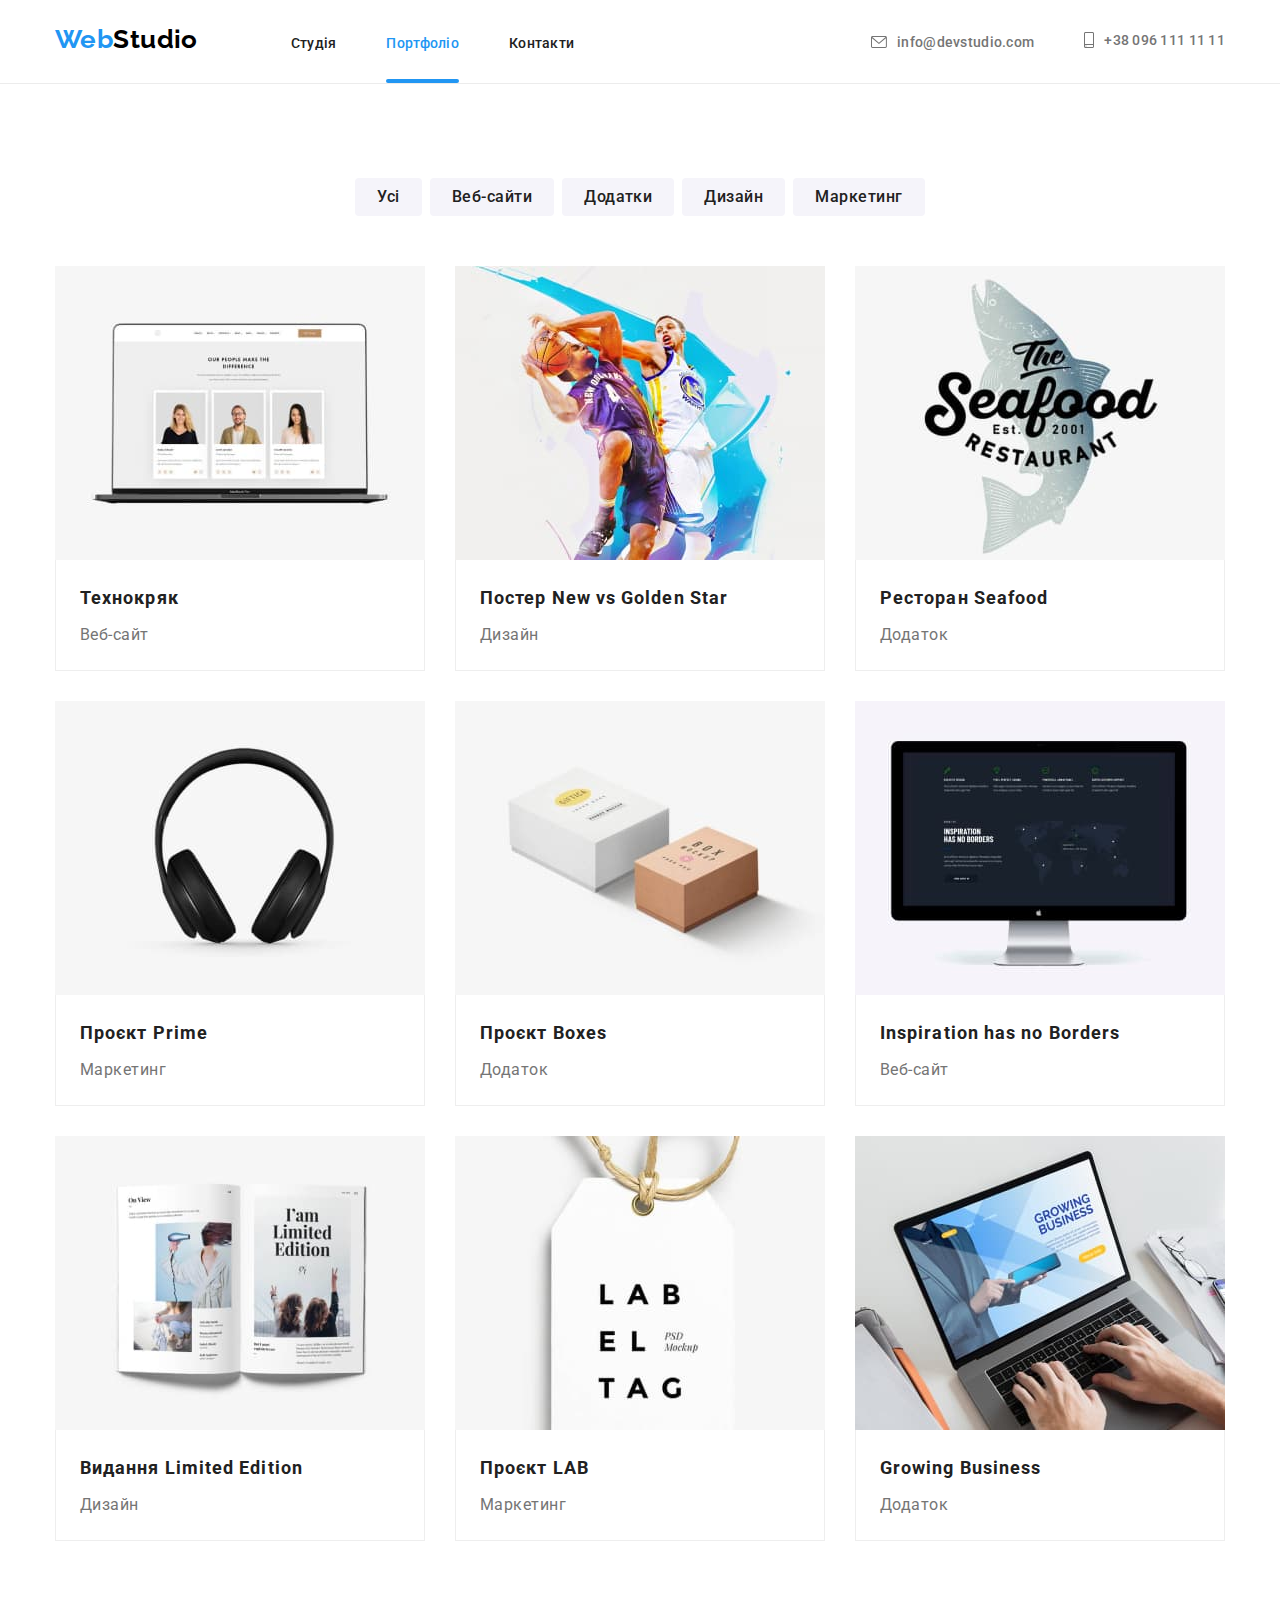
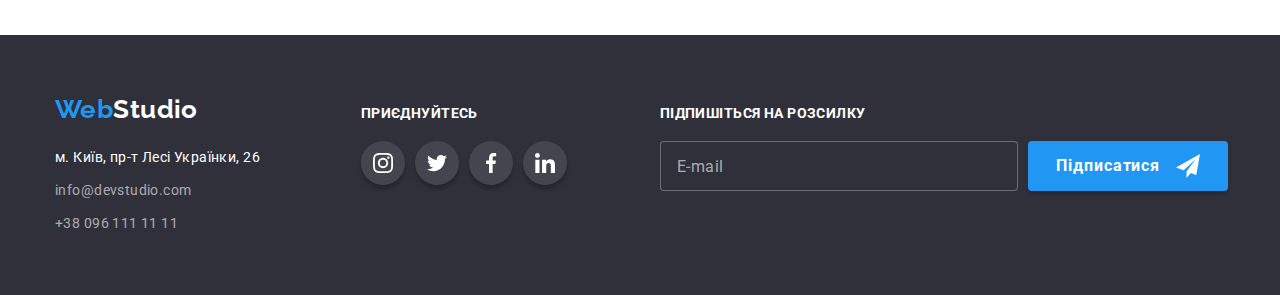
==== portfolio.html @ 06461dc3 "hw7start" ====
<!DOCTYPE html>
<html lang="uk">
  <head>
    <meta charset="UTF-8" />
    <meta http-equiv="X-UA-Compatible" content="IE=edge" />
    <meta name="viewport" content="width=device-width, initial-scale=1.0" />
    <title>Портфоліо</title>
    <link rel="preconnect" href="https://fonts.googleapis.com" />
    <link rel="preconnect" href="https://fonts.gstatic.com" crossorigin />
    <link
      href="https://fonts.googleapis.com/css2?family=Raleway:wght@700&family=Roboto:wght@400;500;700;900&display=swap"
      rel="stylesheet"
    />
    <link
      rel="stylesheet"
      href="https://cdn.jsdelivr.net/npm/modern-normalize@1.1.0/modern-normalize.min.css"
    />
    <link rel="stylesheet" href="./css/styles.css" />
  </head>
  <body>
    <header class="header-line">
      <div class="container heder-container">
        <nav class="heder-container">
          <a href="./index.html" class="logo header-logo"
            >Web<span class="logo-top">Studio</span></a
          >
          <ul class="site-nav heder-container">
            <li class="menu-item"><a href="./index.html" class="link">Студія</a></li>
            <li class="menu-item"><a href="./portfolio.html" class="link current">Портфоліо</a></li>
            <li class="menu-item"><a href="./index.html" class="link">Контакти</a></li>
          </ul>
        </nav>
        <ul class="header-contacts heder-container">
          <li>
            <div class="icon-contacts">
              <a href="mailto:info@devstudio.com" class="above"
                ><svg aria-label="конверт" class="above-icon" width="16" height="12">
                  <use href="./images/sprite.svg#icon-envelope"></use></svg>info@devstudio.com</a
              >
            </div>
          </li>
          <li>
            <div class="icon-contacts">
              <a href="tel:+380961111111" class="above"
                ><svg aria-label="іконка смартфона" class="above-icon" width="10" height="16">
                  <use href="./images/sprite.svg#icon-smartphone"></use></svg
                >+38 096 111 11 11</a
              >
            </div>
          </li>
        </ul>
      </div>
    </header>
    <main>
      <section class="portfolio section">
        <div class="container">
          <h1 class="visualy-hidden">Список сфер діяльності</h1>
          <ul class="list-quality buttom-container">
            <li><button type="button" class="button-portfolio">Усі</button></li>
            <li><button type="button" class="button-portfolio">Веб-сайти</button></li>
            <li><button type="button" class="button-portfolio">Додатки</button></li>
            <li><button type="button" class="button-portfolio">Дизайн</button></li>
            <li><button type="button" class="button-portfolio">Маркетинг</button></li>
          </ul>
          <h2 class="visualy-hidden">Сфери діяльності</h2>
          <ul class="projects-title">
            <li class="project-list">
              <a href="./index.html" class="border-card-link">
                <div class="border-card-link-overley">
                  <img src="./images/portfolio/tehnokryak.jpg" alt="Технокряк" width="370" />
                  <p class="overley">
                    Ресурс пропонує комплексні пропозиції з різним рівнем функціоналу та сервісів.
                    Все це дозволить відвідувачу отримати вичерпні відомості про компанію чи
                    приватну особу.
                  </p>
                </div>
                <div class="border-card">
                  <h3 class="title">Технокряк</h3>
                  <p class="list">Веб-сайт</p>
                </div>
              </a>
            </li>
            <li class="project-list">
              <a href="./index.html" class="border-card-link">
                <div class="border-card-link-overley">
                  <img
                    src="./images/portfolio/goldenstar.jpg"
                    alt="Постер New Orlean vs Golden Star"
                    width="370"
                  />
                  <p class="overley">
                    Ресурс пропонує комплексні пропозиції з різним рівнем функціоналу та сервісів.
                    Все це дозволить відвідувачу отримати вичерпні відомості про компанію чи
                    приватну особу.
                  </p>
                </div>
                <div class="border-card">
                  <h3 class="title">Постер New vs Golden Star</h3>
                  <p class="list">Дизайн</p>
                </div>
              </a>
            </li>
            <li class="project-list">
              <a href="./index.html" class="border-card-link">
                <div class="border-card-link-overley">
                  <img src="./images/portfolio/seafood.jpg" alt="Ресторан Seafood" width="370" />
                  <p class="overley">
                    Ресурс пропонує комплексні пропозиції з різним рівнем функціоналу та сервісів.
                    Все це дозволить відвідувачу отримати вичерпні відомості про компанію чи
                    приватну особу.
                  </p>
                </div>
                <div class="border-card">
                  <h3 class="title">Ресторан Seafood</h3>
                  <p class="list">Додаток</p>
                </div>
              </a>
            </li>
            <li class="project-list">
              <a href="./index.html" class="border-card-link">
                <div class="border-card-link-overley">
                  <img src="./images/portfolio/prime.jpg" alt="Проєкт Prime" width="370" />
                  <p class="overley">
                    Ресурс пропонує комплексні пропозиції з різним рівнем функціоналу та сервісів.
                    Все це дозволить відвідувачу отримати вичерпні відомості про компанію чи
                    приватну особу.
                  </p>
                </div>
                <div class="border-card">
                  <h3 class="title">Проєкт Prime</h3>
                  <p class="list">Маркетинг</p>
                </div>
              </a>
            </li>
            <li class="project-list">
              <a href="./index.html" class="border-card-link">
                <div class="border-card-link-overley">
                  <img src="./images/portfolio/boxes.jpg" alt="Проєкт Boxes" width="370" />
                  <p class="overley">
                    Ресурс пропонує комплексні пропозиції з різним рівнем функціоналу та сервісів.
                    Все це дозволить відвідувачу отримати вичерпні відомості про компанію чи
                    приватну особу.
                  </p>
                </div>
                <div class="border-card">
                  <h3 class="title">Проєкт Boxes</h3>
                  <p class="list">Додаток</p>
                </div>
              </a>
            </li>
            <li class="project-list">
              <a href="./index.html" class="border-card-link">
                <div class="border-card-link-overley">
                  <img
                    src="./images/portfolio/inspiration.jpg"
                    alt="Inspiration has no Borders"
                    width="370"
                  />
                  <p class="overley">
                    Ресурс пропонує комплексні пропозиції з різним рівнем функціоналу та сервісів.
                    Все це дозволить відвідувачу отримати вичерпні відомості про компанію чи
                    приватну особу.
                  </p>
                </div>
                <div class="border-card">
                  <h3 class="title">Inspiration has no Borders</h3>
                  <p class="list">Веб-сайт</p>
                </div>
              </a>
            </li>
            <li class="project-list">
              <a href="./index.html" class="border-card-link">
                <div class="border-card-link-overley">
                  <img
                    src="./images/portfolio/limitededition.jpg"
                    alt="Видання Limited Edition"
                    width="370"
                  />
                  <p class="overley">
                    Ресурс пропонує комплексні пропозиції з різним рівнем функціоналу та сервісів.
                    Все це дозволить відвідувачу отримати вичерпні відомості про компанію чи
                    приватну особу.
                  </p>
                </div>
                <div class="border-card">
                  <h3 class="title">Видання Limited Edition</h3>
                  <p class="list">Дизайн</p>
                </div>
              </a>
            </li>
            <li class="project-list">
              <a href="./index.html" class="border-card-link">
                <div class="border-card-link-overley">
                  <img src="./images/portfolio/lab.jpg" alt="Проєкт LAB" width="370" />
                  <p class="overley">
                    Ресурс пропонує комплексні пропозиції з різним рівнем функціоналу та сервісів.
                    Все це дозволить відвідувачу отримати вичерпні відомості про компанію чи
                    приватну особу.
                  </p>
                </div>
                <div class="border-card">
                  <h3 class="title">Проєкт LAB</h3>
                  <p class="list">Маркетинг</p>
                </div>
              </a>
            </li>
            <li class="project-list">
              <a href="./index.html" class="border-card-link">
                <div class="border-card-link-overley">
                  <img
                    src="./images/portfolio/growingbusiness.jpg"
                    alt="Growing Business"
                    width="370"
                  />
                  <p class="overley">
                    Ресурс пропонує комплексні пропозиції з різним рівнем функціоналу та сервісів.
                    Все це дозволить відвідувачу отримати вичерпні відомості про компанію чи
                    приватну особу.
                  </p>
                </div>
                <div class="border-card">
                  <h3 class="title">Growing Business</h3>
                  <p class="list">Додаток</p>
                </div>
              </a>
            </li>
          </ul>
        </div>
      </section>
    </main>
    <footer class="site-down">
      <div class="container footer-logo-adress">
        <div class="logo-adress">
          <a href="./index.html" class="logo logo-footer"
            >Web<span class="logo-down">Studio</span></a
          >
          <address class="address">
            <ul class="address-list">
              <li class="address-list-container">
                <a
                  href="https://goo.gl/maps/CPtrU1FHBa2aNyZL9"
                  target="_blank"
                  rel="noopener noreferrer nofollow"
                  class="link"
                >
                  м. Київ, пр-т Лесі Українки, 26</a
                >
              </li>
              <li class="address-list-container">
                <a href="mailto:info@devstudio.com" class="list">info@devstudio.com</a>
              </li>
              <li class="address-list-container">
                <a href="tel:+380961111111" class="list">+38 096 111 11 11</a>
              </li>
            </ul>
          </address>
        </div>
        <div class="footer-social">
          <h3 class="footer-container">приєднуйтесь</h3>
          <ul class="footer-social-list">
            <li class="footer-social-list-item">
              <a href="" class="footer-sotial-list-link">
                <svg aria-label="іконка інстаграму" class="footer-sotial-list-icon">
                  <use href="./images/sprite.svg#icon-instagram"></use>
                </svg>
              </a>
            </li>
            <li class="footer-social-list-item">
              <a href="" class="footer-sotial-list-link">
                <svg aria-label="іконка твітеру" class="footer-sotial-list-icon">
                  <use href="./images/sprite.svg#icon-twitter"></use>
                </svg>
              </a>
            </li>
            <li class="footer-social-list-item">
              <a href="" class="footer-sotial-list-link">
                <svg aria-label="іконка фейсбуку" class="footer-sotial-list-icon">
                  <use href="./images/sprite.svg#icon-facebook"></use>
                </svg>
              </a>
            </li>
            <li class="footer-social-list-item">
              <a href="" class="footer-sotial-list-link">
                <svg aria-label="іконка лікедину" class="footer-sotial-list-icon">
                  <use href="./images/sprite.svg#icon-linkedin"></use>
                </svg>
              </a>
            </li>
          </ul>
        </div>
        <div>
                <p class="mail-imput">Підпишіться на розсилку</p>
                <form class="mail-imput-form">
                  <input type="email" class="footer-mail-input-form" name="E_mail" placeholder="E-mail">
                <div class="footer-send-icon"><svg aria-label="іконка літачка" class="send-icon">
                  <use href="./images/sprite.svg#icon-send"></use>
                </svg><button type="submit" class="send-sumbit"><span class="modal-send-form">Підписатися</span>
                </button>
              </div>
            </form>
            </div>
      </div>
    </footer>
  </body>
</html>
---- css/styles.css ----
:root {
    --primary-text-color: #212121;
    --secondary-text-color: #757575;
    --accent-text-color: #2196F3;
    --accent-secondary-text-color: #FFFFFF;
    --primary-bcg-color: #2F303A;
    --secondary-bcg-color: #F5F4FA;
    --other-bcg-color: #EEEEEE;
    --text-logo-color: #000000;
    --hr-line-color: #ECECEC;
    --contacts-footer-color: rgba(255, 255, 255, 0.6);
    --social-lincs-color: #AFB1B8;
    --hover-focus-transition: 250ms cubic-bezier(0.4, 0, 0.2, 1);
}

*{
    box-sizing: border-box;
}

h1,
h2,
h3,
h4,
p {
    margin-top: 0;
    margin-bottom: 0;
}

ul,
ol {
    margin-top: 0;
    margin-bottom: 0;
    padding-left: 0;
}

img {
    display: block;
}

body {
    background-color: var(--accent-secondary-text-color);
    color: var(--secondary-text-color);
    font-family: Roboto, sans-serif;
    letter-spacing: 0.03em;
    font-size: 14px;

}

.visualy-hidden {
    position: absolute;
    width: 1px;
    height: 1px;
    margin: -1px;
    border: 0;
    padding: 0;

    white-space: nowrap;
    clip-path: inset(100%);
    clip: rect(0 0 0 0);
    overflow: hidden;
}


.button {
    font-family: Roboto, sans-serif;
    font-weight: 700;
    font-size: 16px;
    line-height: 1.87;
    letter-spacing: 0.06em;
    padding: 10px 32px;
    background-color: var(--accent-text-color);
    color: var(--accent-secondary-text-color);
    cursor: pointer;
    min-width: 216px;
    box-shadow: 0px 4px 4px rgba(0, 0, 0, 0.15);
    border-radius: 4px;
    border: none;
    margin: auto;
    
    
}
.container {
    width: 1200px;
    margin-left: auto;
    margin-right: auto;
    padding-right: 15px;
    padding-left: 15px;
}
.section {
    padding-top: 94px;
    padding-bottom: 94px;
}

/* Логотип  */

.logo {
    color: var(--accent-text-color);
    font-family: Raleway, sans-serif;
    font-weight: 700;
    font-size: 26px;
    text-decoration: none;
    margin-right: 93px;
   
}

.logo-top {
    color: var(--text-logo-color);
}

.logo-down {
    color: var(--accent-secondary-text-color);
}
.header-logo{
    padding: 25px 0;
}
/* < !-- Навигация по сайту  --> */

.site-nav .link {

    color: var(--primary-text-color);
    font-weight: 500;
    letter-spacing: 0.02em;
    text-decoration: none;
    cursor: pointer;
    transition: color var(--hover-focus-transition);
    
}
.current::after{
    content: "";
    display: block;
    width: 100%;
    height: 4px;
    margin-top: 28px;
    background-color: var(--accent-text-color);
    border-radius: 2px;
}
.site-nav{
column-gap: 50px;
}

.site-nav .link:hover,
.site-nav .link:focus {
    color: var(--accent-text-color);
}

/* Контакты */
.heder-container{
display: flex;
align-items: baseline
}
.header-contacts,
.site-nav {
    list-style: none;
}
.header-contacts{
    margin-left: auto;
    column-gap: 50px;
}

.site-nav .link:hover,
.site-nav .link:focus {
    color: var(--accent-text-color);
}

.site-nav .link.current {
    color: var(--accent-text-color);
}
.icon-contacts{
    display: flex;
    align-items:center;
}


.above {
    display: flex;
    align-items: center;
    font-weight: 500;
    letter-spacing: 0.02em;
    text-decoration: none;
    color: var(--secondary-text-color);
    transition: color var(--hover-focus-transition);
    }
.above-icon {
margin-right: 10px;
fill: currentColor;
}

.icon-contacts:hover  .above,
.icon-contacts:focus  .above{
    color: var(--accent-text-color);
}


/* Фон*/

.hero {
    background-color: var(--primary-bcg-color);
    max-width: 1600px;
    height: 600px;
    padding: 200px 0;
    text-align: center;
    background-image: linear-gradient(rgba(47, 48, 58, 0.4),rgba(47, 48, 58, 0.4)), url("../images/img/imghero.jpg");
    background-size: cover;
    margin: 0 auto;
    background-repeat: no-repeat;
    }



.hero-title {
    font-weight: 900;
    font-size: 44px;
    line-height: 1.36;
    width: 696px;
    text-align: center;
    letter-spacing: 0.06em;
    text-transform: uppercase;
    color: var(--accent-secondary-text-color);
    align-items: center;
    margin: auto;
    margin-bottom: 30px;
    
}

/* Пункты*/
/* Наш подход */
.list-quality-container{
    display: flex;
   column-gap: 30px;

}

.list-photo,
.list-quality {
    list-style: none;
}

.quality-title {
    font-weight: 700;
    font-size: 36px;
    text-align: center;
    color: var(--primary-text-color);
}
.icon-border{
    display: flex;
    justify-content: center;
    align-items: center;
    width: 270px;
    height: 120px;
    background-color: var(--secondary-bcg-color);
    border-radius: 4px;
    margin-bottom: 30px;
}

.icon-quality {
        width: 70px;
        height: 70px;
}
.text-quality {
    font-weight: 400;
    font-size: 14px;
    line-height: 24px;
    letter-spacing: 0.03em;
    margin-top: 10px;
    color: var(--secondary-text-color);
}

.list-title {
    font-size: 14px;
    font-weight: 700;
    line-height: 16px;
    letter-spacing: 0.03em;
    color: var(--primary-text-color);
    text-transform: uppercase;
}

.list-quality .text-quality {
    line-height: 1.72;
    color: var(--secondary-text-color);
}

/* Чем занимаемся */

.work-title {
    font-weight: 700;
    font-size: 36px;
    line-height: 1.16;
    text-align: center;
    color: var(--primary-text-color);
    margin-bottom: 50px;
}

.work-title .list {
    list-style: none;
}
.list-photo-container{
    display: flex;
    column-gap: 30px;
}
.list-photo-overley{
  position: relative;
   
}
.discribe-photo {
    position: absolute;
    bottom: 0;
    font-weight: 700;
    line-height: 16px;
    text-transform: uppercase;
    color: var(--accent-secondary-text-color);
    width: 100%;
    height: 70px;
    background: rgba(47, 48, 58, 0.8);
    display: flex;
    justify-content: center;
    align-items: center;

}
.work{
    padding-top: 0;
}

/* Наша команда*/

.list-name {
    list-style: none;
}

.employees {
    background-color: #F5F4FA;
}

.employees-title {
    font-weight: 700;
    font-size: 36px;
    line-height: 1.16;
    text-align: center;
    color: var(--primary-text-color);
    margin-bottom: 50px;

}

.list-name .title-name {
    font-weight: 500;
    font-size: 16px;
    color: var(--primary-text-color);
}
.list-name-container{
    display: flex;
    column-gap: 30px;
    text-align: center;
}
    
.title-name {   
    background-color: var(--accent-secondary-text-color);
    box-shadow: 0px 1px 3px rgba(0, 0, 0, 0.12), 0px 1px 1px rgba(0, 0, 0, 0.14), 0px 2px 1px rgba(0, 0, 0, 0.2);
    border-radius: 0px 0px 4px 4px;
}
.team{
    padding:30px 0;
}
.name-container{
    font-weight: 500;
    font-size: 16px;
    line-height: 19px;
    
}
.text{

    margin-top: 10px;
    margin-bottom: 16px;
}

.list-name .text {
    font-weight: 400;
    font-size: 16px;
    color: var(--secondary-text-color);
}
.social-list {
    display: flex;
    list-style: none;
    justify-content: center;
    column-gap: 10px;
}
.sotial-list-link {
    display: flex;
    align-items: center;
    justify-content: center;
    width: 44px;
    height: 44px;
    border-radius: 50%;
    color: var(--social-lincs-color);
    transition: color var(--hover-focus-transition), background-color var(--hover-focus-transition);
    
}
.sotial-list-link:hover,
.sotial-list-link:focus{
    background-color: var(--accent-text-color);
    color: var(--accent-secondary-text-color);
}
.sotial-list-icon{
    width: 20px;
    height: 20px;
    fill: currentColor;
}

/* Постійні клієнти*/

.customer-title {
    font-weight: 700;
    font-size: 36px;
    line-height: 42px;
    text-align: center;
    letter-spacing: 0.03em;
   color: var(--primary-text-color);
   margin-bottom: 50px;
}
.customer-list{
    display: flex;
    gap: 30px;
    list-style: none;
  }
  .customer-link {
      display: flex;
      align-items: center;
      justify-content: center;
      width: 170px;
      height: 92px;
      border: 1px solid #AFB1B8;
      border-radius: 4px;
      color: var(--social-lincs-color);
      transition: color var(--hover-focus-transition), border-color var(--hover-focus-transition);
      
     
  }
  .customer-link:hover,
  .customer-link:focus {
      border-color: var(--accent-text-color);
      color: var(--accent-text-color);
  }
.customer-icon {
    width: 106px;
    height: 60px;
    fill: currentColor;   
    transition: fill var(--hover-focus-transition); 
}

.customer-link:hover .customer-icon,
.customer-link:focus .customer-icon{
    fill: var(--accent-text-color);
    cursor: pointer;
}


/* Футер*/

.site-down {
    display: flex;
    align-items: baseline;
    background-color: var(--primary-bcg-color);
    padding: 60px 0;
      
}
.footer-logo-adress{
    display: flex;
    align-items: baseline;
}
.address {
    font-style: normal;
    margin-top: 20px;
}
.logo-adress {
margin-right: 70px;
}
.address .address-list {
    list-style: none;
}
.address-list-container:not(:last-child){
    margin-bottom: 9px;
}

.address-list .link {
    color: var(--accent-secondary-text-color);
    line-height: 1.72;
    text-decoration: none;
    transition: color var(--hover-focus-transition);
    
}

.address-list .list {
    line-height: 1.72;
    font-size: 14px;
    color: rgba(255, 255, 255, 0.6);
    text-decoration: none;
    transition: color var(--hover-focus-transition);
}

.address-list .link:hover,
.address-list .link:focus {
    color: var(--accent-text-color);
}

.address-list .list:hover,
.address-list .list:focus {
    color: var(--accent-text-color);
}
.footer-social{
    margin-right: 93px;
}
.footer-container{
    font-weight: 700;
        font-size: 14px;
        line-height: 16px;
        letter-spacing: 0.03em;
        text-transform: uppercase;
        color: #FFFFFF;
        margin-bottom: 20px;
   
}

.footer-social-list {
    display: flex;
    list-style: none;
    justify-content: center;
    column-gap: 10px;
}

.footer-sotial-list-link {
    display: flex;
    align-items: center;
    justify-content: center;
    width: 44px;
    height: 44px;
    border-radius: 50%;
    background-color:  rgba(255, 255, 255, 0.1);
    box-shadow: 0px 4px 4px rgba(0, 0, 0, 0.25);
    transition: background-color var(--hover-focus-transition);
}

.footer-sotial-list-link:hover,
.footer-sotial-list-link:focus {
    background-color: var(--accent-text-color);
}

.footer-sotial-list-icon {
    width: 20px;
    height: 20px;
    fill: var(--accent-secondary-text-color);
}

.footer-sotial-list-link:hover .footer-sotial-list-icon,
.footer-sotial-list-link:focus .footer-sotial-list-icon {
    fill: var(--accent-secondary-text-color);
    
}
.mail-imput {
    color: var(--accent-secondary-text-color);
    font-weight: 700;
    font-size: 14px;
    line-height: 16px;
    letter-spacing: 0.03em;
    text-transform: uppercase;
   margin-bottom: 20px;
}
.mail-imput-form{
    display: flex;    
}
.footer-mail-input-form{
    width: 358px;
    height: 50px;
    border: 1px solid rgba(255, 255, 255, 0.3);
    border-radius: 4px;
    padding: 16px;
    font-weight: 400;
    font-size: 16px;
    line-height: 20px;
    letter-spacing: 0.03em;
    color: rgba(255, 255, 255, 0.6);
    background-color: var(--primary-bcg-color);
   
}
.send-sumbit {
    display: flex;
    align-items: center;
    width: 200px;
    height: 50px;
    background-color: var(--accent-text-color);
    border-radius: 4px;
    padding-left: 28px;
    box-shadow: 0px 4px 4px rgba(0, 0, 0, 0.15);
    border: none;
    cursor: pointer;
}

.footer-send-icon {
   position: relative;
    margin-left: 10px;
}

.modal-send-form {
    font-weight: 700;
    font-size: 16px;
    line-height: 30px;
    color: var(--accent-secondary-text-color);
    letter-spacing: 0.06em;
}

.send-icon {
  position: absolute;
   top: 50%;
   transform: translateY(-50%);
   left: 148px;
    width: 24px;
    height: 24px;
}
.footer-mail-input-form::placeholder{
    font-weight: 400;
    font-size: 16px;
    line-height: 20px;
    letter-spacing: 0.03em;
    color: rgba(255, 255, 255, 0.6);

}
/* Портфолио */
    
    .header-line {
       border-bottom: 1px solid var(--hr-line-color);
    }
        
    .portfolio {
        list-style: none;
    }

    .button-portfolio {
        font-family: 'Roboto';
        font-style: normal;
        font-weight: 500;
        font-size: 16px;
        line-height: 1.62;
        letter-spacing: 0.03em;
        color: var(--primary-text-color);
        background-color: var(--secondary-bcg-color);
        border-radius: 4px;
        padding: 6px 22px;
        border: none;
        cursor: pointer;
        transition: background-color var(--hover-focus-transition), color var(--hover-focus-transition), box-shadow var(--hover-focus-transition);
    }

    .buttom-container {
        display: flex;
        column-gap: 8px;
        justify-content: center;
        margin-bottom: 50px;
    }

    .button-portfolio:hover,
    .button-portfolio:focus {
        background-color: var(--accent-text-color);
        color: var(--accent-secondary-text-color);
        box-shadow: 0px 3px 1px rgba(0, 0, 0, 0.1), 0px 1px 2px rgba(0, 0, 0, 0.08), 0px 2px 2px rgba(0, 0, 0, 0.12);
    }

    .projects {
        font-weight: 700;
        font-size: 36px;
        text-align: center;
        color: var(--primary-text-color);
    }
    .border-card-link:hover,
    .border-card-link:focus {
        box-shadow: 0px 1px 1px rgba(0, 0, 0, 0.12), 0px 4px 4px rgba(0, 0, 0, 0.06), 1px 4px 6px rgba(0, 0, 0, 0.16);
    }
    .border-card-link {
        display: block;
        text-decoration: none;
        transition: box-shadow var(--hover-focus-transition);
    }

    .border-card {
        padding-top: 20px;
        padding-left: 24px;
        padding-bottom: 20px;
        padding-right: 24px;
        border: 1px solid #EEEEEE;
        border-top: none;
    }

    .title {
        font-weight: 700;
        font-size: 18px;
        line-height: 2;
        letter-spacing: 0.06em;
        color: var(--primary-text-color);
        margin-bottom: 4px;
    }

    .list {
        font-size: 16px;
        line-height: 30px;
        letter-spacing: 0.03em;
        color: #757575;
    }

    .projects-title {
        list-style: none;
        display: flex;
        flex-wrap: wrap;
        gap: 30px;
        justify-content: center;
    }
    .border-card-link-overley{
        position: relative;
        overflow: hidden;
    }
    .overley{
        position: absolute;
        top: 0;
        left: 0;
        background-color:rgba(33, 150, 243, 0.9);
        width:100%;
        height: 100%;
        font-weight: 400;
        font-size: 18px;
        line-height: 28px;
        letter-spacing: 0.03em;
        padding:  63px 24px;
        color: #FFFFFF;
        overflow: auto ;
        transform: translateY(100%);
        transition: transform 250ms cubic-bezier(0.4, 0, 0.2, 1) ;
    }
    
    .border-card-link:hover .overley,
    .border-card-link:focus .overley{
        transform: translateY(0);
         }
         /*модальне вікно*/
    .backdrop {
        position: fixed;
        top: 0;
        left: 0;
        width: 100%;
        height: 100%;
        background-color:  rgba(0, 0, 0, 0.2);
        z-index: 100;
        transition: opacity var(--hover-focus-transition),visibility var(--hover-focus-transition);
    }
    .backdrop.is-hidden {
        visibility: hidden;
        opacity: 0;
        pointer-events: none;
         }
    .modal {
        position: absolute;
        width: 528px;
        height: 581px;
        padding: 40px;
        background-color: #fff;
        box-shadow: 0px 1px 3px rgba(0, 0, 0, 0.12), 0px 1px 1px rgba(0, 0, 0, 0.14), 0px 2px 1px rgba(0, 0, 0, 0.2);
        border-radius: 4px;
        top: 50%;
        left: 50%;
        transform: translate(-50%,-50%);
}
.modal-close-button {
        position: absolute;
        top: 8px;
        right: 8px;
        display: flex;
        align-items: center;
        justify-content: center;
        width: 30px;
        height: 30px;
        background-color:transparent;
        border: 1px solid rgba(0, 0, 0, 0.1);
        border-radius: 50%;
        padding: 0;
        cursor: pointer;
        transition: fill var(--hover-focus-transition)
}
.modal-close-button:hover{
    fill: var(--accent-text-color);
    
}

/*модальна форма*/

.modal-form-title{
    font-weight: 700;
    font-size: 20px;
    line-height: 23px;
    text-align: center;
    letter-spacing: 0.03em;
    color: var(--primary-text-color);
    margin-bottom: 12px;
}
.modal-form{
    display: flex;
    flex-direction: column;
}
.modal-form-field{
   margin-bottom: 10px;
}
.modal-form-imput{
    width: 100%;
    height: 40px;
    border: 1px solid rgba(33, 33, 33, 0.2);
    border-radius: 4px;
    padding-left: 42px;
    transition: border-color var(--hover-focus-transition);
}
.modal-form-imput:focus{
    border-color: var(--accent-text-color);
    outline: none;
    cursor: pointer;
}
.modal-form-field-lact{
    margin-bottom: 20px;
}
.modal-form-field-desc{
    display: block;
    font-weight: 400;
    font-size: 12px;
    line-height: 14px;
    letter-spacing: 0.01em;
    color: var(--secondary-text-color);
    margin-bottom: 4px;
}
.modal-icon{
    position:relative;
    display: block;
}
.modal-icon-black{
    position: absolute;
    top: 50%;
    left: 12px;
    transform: translateY(-50%);
    width: 18px;
    height: 18px;
    transition: fill var(--hover-focus-transition);
}
.modal-form-imput:focus+.modal-icon-black {
fill: var(--accent-text-color);
}
.modal-form-message {
    width: 100%;
    height:120px;
    border: 1px solid rgba(33, 33, 33, 0.2);
    border-radius: 4px;
    padding: 12px 16px;
    resize: none;
    transition: border-color var(--hover-focus-transition);
}
.modal-form-message:focus
{
    outline: none;
    border-color: var(--accent-text-color);
}
.modal-form-message::placeholder {
    font-weight: 400;
    font-size: 12px;
    line-height: 14px;
    letter-spacing: 0.01em;
    color: rgba(117, 117, 117, 0.5);
}
.modal-form-check{
    appearance: none;
    position: absolute;
    
}
.modal-form-check-field {
    display: flex;
    align-items: center;
    justify-content: center;
    margin-bottom: 30px;
}

.modal-form-own-checkbox {
    width: 16px;
    height: 15px;
    cursor: pointer;
    border: 1px solid var(--primary-text-color);
    border-radius: 4px;
    margin-right: 8.5px;
}
    .modal-form-own-checkbox-icon {
       display: none;
}
    .modal-form-check:checked+.modal-form-own-checkbox{
        background-color: var(--accent-text-color);
        border:none;
    }
    .modal-form-check:checked+.modal-form-own-checkbox .modal-form-own-checkbox-icon {
        display: block;
    }
    .agriment {
        color: var(--accent-text-color);
        cursor: pointer;
        text-decoration: underline;
        
    
        }
    .modal-form-sumbit {
        width: 200px;
        background-color: var(--accent-text-color);
        box-shadow: 0px 4px 4px rgba(0, 0, 0, 0.15);
        border-radius: 4px;
        border: none;
        align-self: center;
        font-weight: 700;
        font-size: 16px;
        line-height: 30px;
        letter-spacing: 0.06em;
        color: var(--accent-secondary-text-color);
        cursor: pointer;
        padding: 10px 52px;
    }
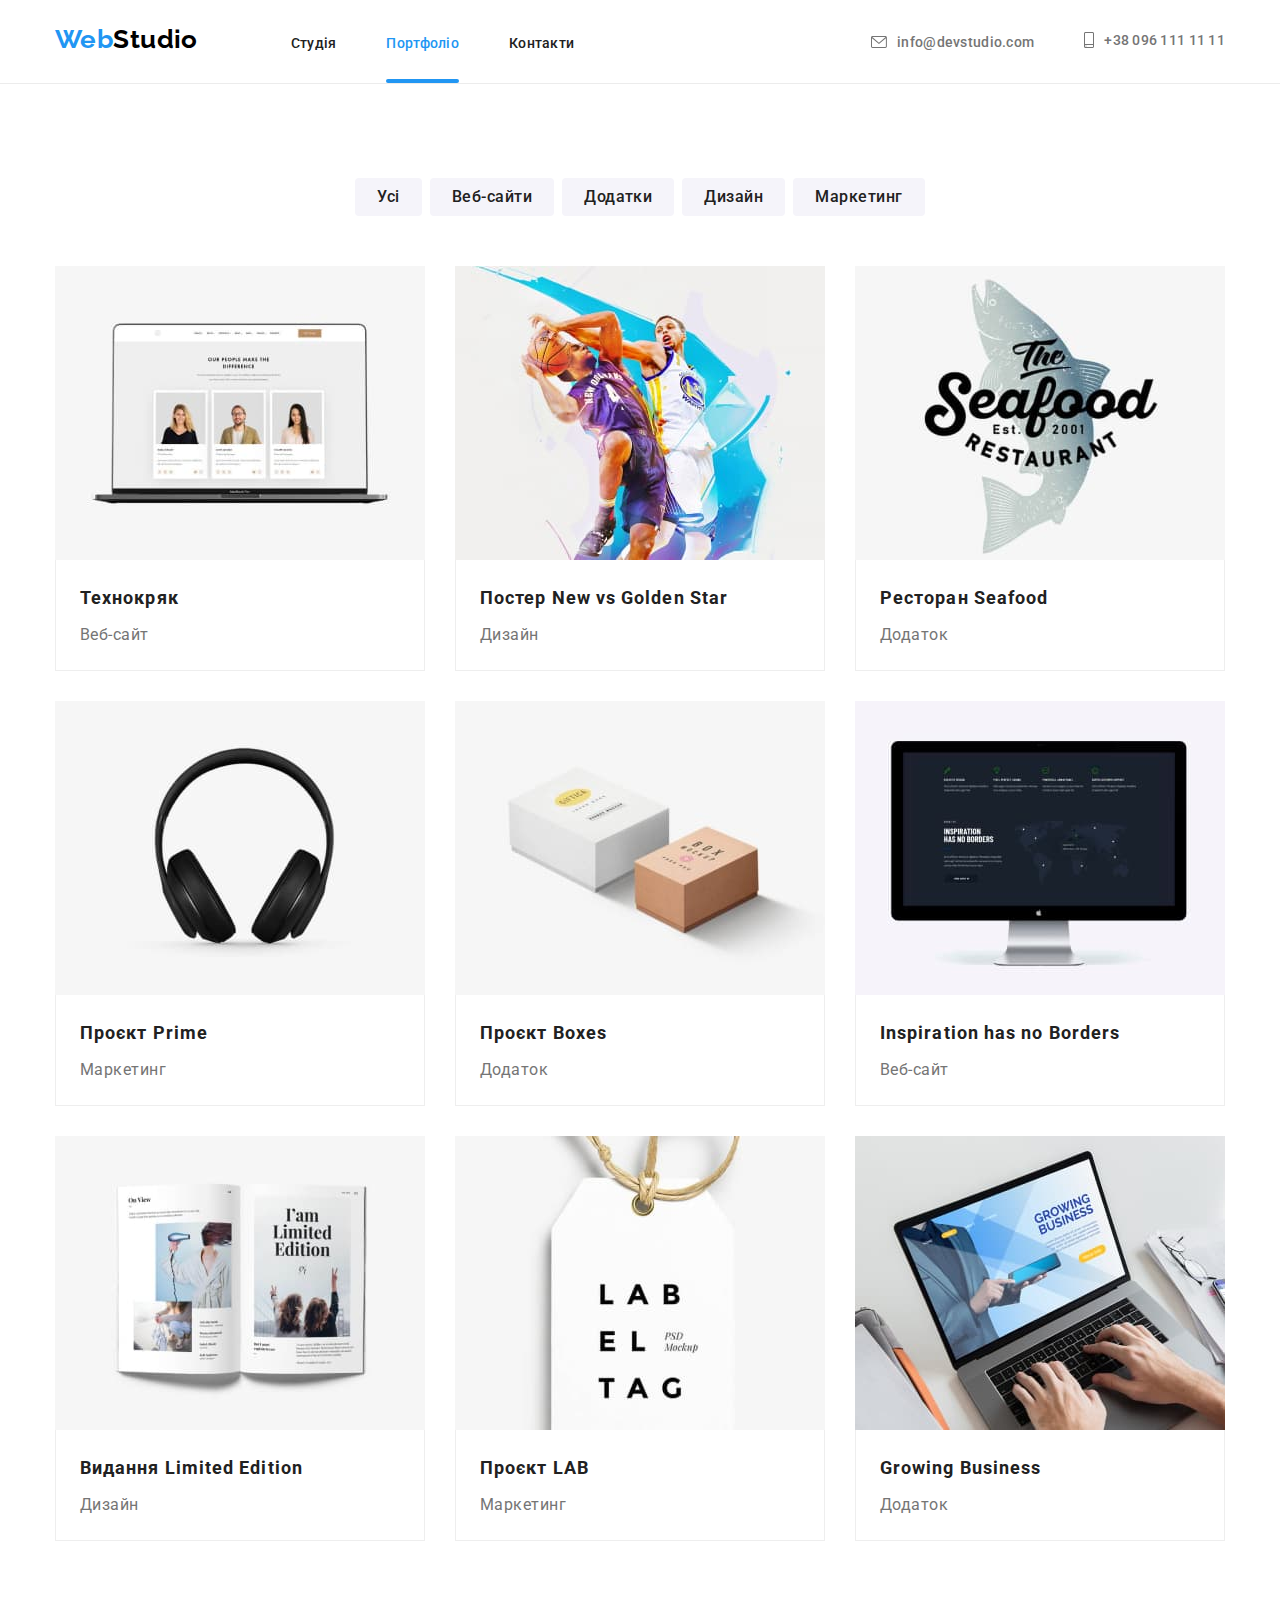
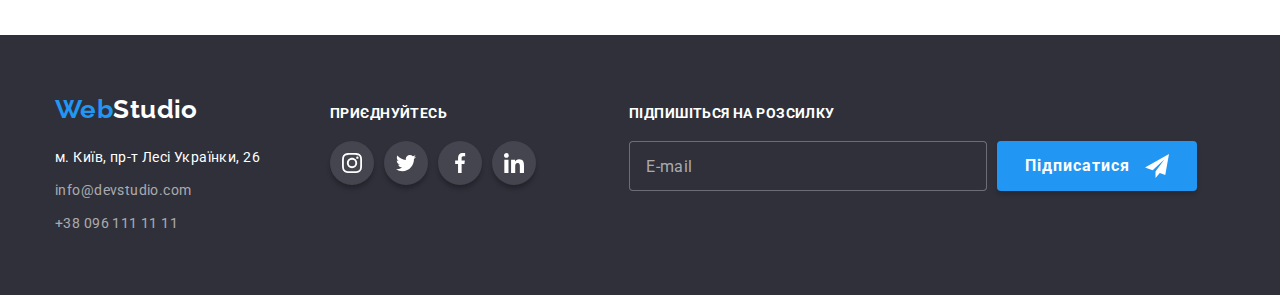
==== commit 777cc456: "BEM" ====
--- a/portfolio.html
+++ b/portfolio.html
@@ -15,14 +15,14 @@
       rel="stylesheet"
       href="https://cdn.jsdelivr.net/npm/modern-normalize@1.1.0/modern-normalize.min.css"
     />
-    <link rel="stylesheet" href="./css/styles.css" />
+    <link rel="stylesheet" href="./css/main.min.css" />
   </head>
   <body>
     <header class="header-line">
       <div class="container heder-container">
         <nav class="heder-container">
           <a href="./index.html" class="logo header-logo"
-            >Web<span class="logo-top">Studio</span></a
+            >Web<span class="logo__top">Studio</span></a
           >
           <ul class="site-nav heder-container">
             <li class="menu-item"><a href="./index.html" class="link">Студія</a></li>
@@ -34,15 +34,16 @@
           <li>
             <div class="icon-contacts">
               <a href="mailto:info@devstudio.com" class="above"
-                ><svg aria-label="конверт" class="above-icon" width="16" height="12">
-                  <use href="./images/sprite.svg#icon-envelope"></use></svg>info@devstudio.com</a
+                ><svg aria-label="конверт" class="above__icon" width="16" height="12">
+                  <use href="./images/sprite.svg#icon-envelope"></use></svg
+                >info@devstudio.com</a
               >
             </div>
           </li>
           <li>
             <div class="icon-contacts">
               <a href="tel:+380961111111" class="above"
-                ><svg aria-label="іконка смартфона" class="above-icon" width="10" height="16">
+                ><svg aria-label="іконка смартфона" class="above__icon" width="10" height="16">
                   <use href="./images/sprite.svg#icon-smartphone"></use></svg
                 >+38 096 111 11 11</a
               >
@@ -232,7 +233,7 @@
       <div class="container footer-logo-adress">
         <div class="logo-adress">
           <a href="./index.html" class="logo logo-footer"
-            >Web<span class="logo-down">Studio</span></a
+            >Web<span class="logo__down">Studio</span></a
           >
           <address class="address">
             <ul class="address-list">
@@ -258,28 +259,28 @@
         <div class="footer-social">
           <h3 class="footer-container">приєднуйтесь</h3>
           <ul class="footer-social-list">
-            <li class="footer-social-list-item">
+            <li class="footer-social-list__item">
               <a href="" class="footer-sotial-list-link">
                 <svg aria-label="іконка інстаграму" class="footer-sotial-list-icon">
                   <use href="./images/sprite.svg#icon-instagram"></use>
                 </svg>
               </a>
             </li>
-            <li class="footer-social-list-item">
+            <li class="footer-social-list__item">
               <a href="" class="footer-sotial-list-link">
                 <svg aria-label="іконка твітеру" class="footer-sotial-list-icon">
                   <use href="./images/sprite.svg#icon-twitter"></use>
                 </svg>
               </a>
             </li>
-            <li class="footer-social-list-item">
+            <li class="footer-social-list__item">
               <a href="" class="footer-sotial-list-link">
                 <svg aria-label="іконка фейсбуку" class="footer-sotial-list-icon">
                   <use href="./images/sprite.svg#icon-facebook"></use>
                 </svg>
               </a>
             </li>
-            <li class="footer-social-list-item">
+            <li class="footer-social-list__item">
               <a href="" class="footer-sotial-list-link">
                 <svg aria-label="іконка лікедину" class="footer-sotial-list-icon">
                   <use href="./images/sprite.svg#icon-linkedin"></use>
@@ -289,16 +290,18 @@
           </ul>
         </div>
         <div>
-                <p class="mail-imput">Підпишіться на розсилку</p>
-                <form class="mail-imput-form">
-                  <input type="email" class="footer-mail-input-form" name="E_mail" placeholder="E-mail">
-                <div class="footer-send-icon"><svg aria-label="іконка літачка" class="send-icon">
-                  <use href="./images/sprite.svg#icon-send"></use>
-                </svg><button type="submit" class="send-sumbit"><span class="modal-send-form">Підписатися</span>
-                </button>
-              </div>
-            </form>
+          <p class="mail-imput">Підпишіться на розсилку</p>
+          <form class="mail-imput-form">
+            <input type="email" class="footer-mail-input-form" name="E_mail" placeholder="E-mail" />
+            <div class="footer-send-icon">
+              <svg aria-label="іконка літачка" class="send-icon">
+                <use href="./images/sprite.svg#icon-send"></use></svg
+              ><button type="submit" class="send-sumbit">
+                <span class="modal-send-form">Підписатися</span>
+              </button>
             </div>
+          </form>
+        </div>
       </div>
     </footer>
   </body>
--- a/css/main.min.css
+++ b/css/main.min.css
@@ -0,0 +1 @@
+:root{--primary-text-color: #212121;--secondary-text-color: #757575;--accent-text-color: #2196F3;--accent-secondary-text-color: #FFFFFF;--primary-bcg-color: #2F303A;--secondary-bcg-color: #F5F4FA;--other-bcg-color: #EEEEEE;--text-logo-color: #000000;--hr-line-color: #ECECEC;--contacts-footer-color: rgba(255, 255, 255, 0.6);--social-lincs-color: #AFB1B8;--hover-focus-transition: 250ms cubic-bezier(0.4, 0, 0.2, 1)}.footer-sotial-list-link,.customer-link,.sotial-list-link,.discribe-photo,.icon-border,.modal-form-check-field,.modal-close-button{display:flex;align-items:center;justify-content:center}.visualy-hidden{position:absolute;width:1px;height:1px;margin:-1px;border:0;padding:0;white-space:nowrap;clip-path:inset(100%);clip:rect(0 0 0 0);overflow:hidden}*{box-sizing:border-box}h1,h2,h3,h4,p{margin-top:0;margin-bottom:0}ul,ol{margin-top:0;margin-bottom:0;padding-left:0}img{display:block}body{background-color:var(--accent-secondary-text-color);color:var(--secondary-text-color);font-family:Roboto,sans-serif;letter-spacing:.03em;font-size:14px}.section{padding-top:94px;padding-bottom:94px}.container{width:1200px;margin-left:auto;margin-right:auto;padding-right:15px;padding-left:15px}.button{font-family:Roboto,sans-serif;font-size:16px;font-weight:700;line-height:30px;letter-spacing:.06em;padding:10px 32px;background-color:var(--accent-text-color);color:var(--accent-secondary-text-color);cursor:pointer;min-width:216px;box-shadow:0px 4px 4px rgba(0,0,0,.15);border-radius:4px;border:none;margin:auto}.logo{color:var(--accent-text-color);font-family:Raleway,sans-serif;font-weight:700;font-size:26px;text-decoration:none}.logo__top{color:var(--text-logo-color)}.logo__down{color:var(--accent-secondary-text-color)}.header-logo{padding:25px 0;margin-right:93px}.current::after{content:"";display:block;width:100%;height:4px;margin-top:28px;background-color:var(--accent-text-color);border-radius:2px}.site-nav{column-gap:50px}.site-nav .link{color:var(--primary-text-color);font-weight:500;letter-spacing:.02em;text-decoration:none;cursor:pointer;transition:color var(--hover-focus-transition)}.site-nav .link:hover,.site-nav .link:focus{color:var(--accent-text-color)}.site-nav .link.current{color:var(--accent-text-color)}.heder-container{display:flex;align-items:baseline}.header-contacts,.site-nav{list-style:none}.header-contacts{margin-left:auto;column-gap:50px}.icon-contacts{display:flex;align-items:center}.above{display:flex;align-items:center;font-weight:500;letter-spacing:.02em;text-decoration:none;color:var(--secondary-text-color);transition:color var(--hover-focus-transition)}.icon-contacts:hover .above,.icon-contacts:focus .above{color:var(--accent-text-color)}.above__icon{margin-right:10px;fill:currentColor}.backdrop{position:fixed;top:0;left:0;width:100%;height:100%;background-color:rgba(0,0,0,.2);z-index:100;transition:opacity var(--hover-focus-transition),visibility var(--hover-focus-transition)}.backdrop.is-hidden{visibility:hidden;opacity:0;pointer-events:none}.modal{position:absolute;width:528px;height:581px;padding:40px;background-color:#fff;box-shadow:0px 1px 3px rgba(0,0,0,.12),0px 1px 1px rgba(0,0,0,.14),0px 2px 1px rgba(0,0,0,.2);border-radius:4px;top:50%;left:50%;transform:translate(-50%, -50%)}.modal-close-button{position:absolute;top:8px;right:8px;width:30px;height:30px;background-color:rgba(0,0,0,0);border:1px solid rgba(0,0,0,.1);border-radius:50%;padding:0;cursor:pointer;transition:fill var(--hover-focus-transition)}.modal-close-button:hover{fill:var(--accent-text-color)}.modal-form-title{font-weight:700;font-size:20px;line-height:23px;text-align:center;letter-spacing:.03em;color:var(--primary-text-color);margin-bottom:12px}.modal-form{display:flex;flex-direction:column}.modal-form-field{margin-bottom:10px}.modal-form-imput{width:100%;height:40px;border:1px solid rgba(33,33,33,.2);border-radius:4px;padding-left:42px;transition:border-color var(--hover-focus-transition)}.modal-form-imput:focus{border-color:var(--accent-text-color);outline:none;cursor:pointer}.modal-form-field-lact{margin-bottom:20px}.modal-form-field-desc{display:block;font-size:12px;font-weight:400;line-height:14px;letter-spacing:.01em;color:var(--secondary-text-color);margin-bottom:4px}.modal-icon{position:relative;display:block}.modal-icon-black{position:absolute;top:50%;left:12px;transform:translateY(-50%);width:18px;height:18px;transition:fill var(--hover-focus-transition)}.modal-form-imput:focus+.modal-icon-black{fill:var(--accent-text-color)}.modal-form-message{width:100%;height:120px;border:1px solid rgba(33,33,33,.2);border-radius:4px;padding:12px 16px;resize:none;transition:border-color var(--hover-focus-transition)}.modal-form-message:focus{outline:none;border-color:var(--accent-text-color)}.modal-form-message::placeholder{font-weight:400;font-size:12px;line-height:14px;letter-spacing:.01em;color:rgba(117,117,117,.5)}.modal-form-check{appearance:none;position:absolute}.modal-form-check-field{margin-bottom:30px}.modal-form-own-checkbox{width:16px;height:15px;cursor:pointer;border:1px solid var(--primary-text-color);border-radius:4px;margin-right:8.5px}.modal-form-check:checked+.modal-form-own-checkbox{background-color:var(--accent-text-color);border:none}.modal-form-own-checkbox-icon{display:none}.modal-form-check:checked+.modal-form-own-checkbox .modal-form-own-checkbox-icon{display:block}.agriment{color:var(--accent-text-color);cursor:pointer;text-decoration:underline}.modal-form-sumbit{width:200px;background-color:var(--accent-text-color);box-shadow:0px 4px 4px rgba(0,0,0,.15);border-radius:4px;border:none;align-self:center;font-size:16px;font-weight:700;line-height:30px;letter-spacing:.06em;color:var(--accent-secondary-text-color);cursor:pointer;padding:10px 52px}.overley{position:absolute;top:0;left:0;background-color:rgba(33,150,243,.9);width:100%;height:100%;font-weight:400;font-size:18px;line-height:28px;letter-spacing:.03em;padding:63px 24px;color:#fff;overflow:auto;transform:translateY(100%);transition:transform 250ms cubic-bezier(0.4, 0, 0.2, 1)}.border-card-link:hover .overley,.border-card-link:focus .overley{transform:translateY(0)}.hero{background-color:var(--primary-bcg-color);max-width:1600px;height:600px;padding:200px 0;text-align:center;background-image:linear-gradient(rgba(47, 48, 58, 0.4), rgba(47, 48, 58, 0.4)),url("../images/img/imghero.jpg");background-size:cover;margin:0 auto;background-repeat:no-repeat}.hero__title{font-weight:900;font-size:44px;line-height:1.36;width:696px;text-align:center;letter-spacing:.06em;text-transform:uppercase;color:var(--accent-secondary-text-color);align-items:center;margin:auto;margin-bottom:30px}.list-quality-container{display:flex;column-gap:30px}.list-photo,.list-quality{list-style:none}.quality-title{font-weight:700;font-size:36px;text-align:center;color:var(--primary-text-color)}.icon-border{width:270px;height:120px;background-color:var(--secondary-bcg-color);border-radius:4px;margin-bottom:30px}.icon-quality{width:70px;height:70px}.text-quality{font-weight:400;font-size:14px;line-height:24px;letter-spacing:.03em;margin-top:10px;color:var(--secondary-text-color)}.list-title{font-size:14px;font-weight:700;line-height:16px;letter-spacing:.03em;color:var(--primary-text-color);text-transform:uppercase}.list-quality .text-quality{line-height:1.72;color:var(--secondary-text-color)}.work-title{font-weight:700;font-size:36px;line-height:1.16;text-align:center;color:var(--primary-text-color);margin-bottom:50px}.work-title .list{list-style:none}.list-photo-container{display:flex;column-gap:30px}.list-photo-overley{position:relative}.discribe-photo{position:absolute;bottom:0;font-weight:700;line-height:16px;text-transform:uppercase;color:var(--accent-secondary-text-color);width:100%;height:70px;background:rgba(47,48,58,.8)}.work{padding-top:0}.list-name{list-style:none}.list-name .title-name{font-weight:500;font-size:16px;color:var(--primary-text-color);background-color:var(--accent-secondary-text-color);box-shadow:0px 1px 3px rgba(0,0,0,.12),0px 1px 1px rgba(0,0,0,.14),0px 2px 1px rgba(0,0,0,.2);border-radius:0px 0px 4px 4px}.list-name .text{margin-top:10px;margin-bottom:16px;font-weight:400;font-size:16px;color:var(--secondary-text-color)}.employees{background-color:#f5f4fa}.employees-title{font-weight:700;font-size:36px;line-height:1.16;text-align:center;color:var(--primary-text-color);margin-bottom:50px}.list-name-container{display:flex;column-gap:30px;text-align:center}.team{padding:30px 0}.name-container{font-weight:500;font-size:16px;line-height:19px}.social-list{display:flex;list-style:none;justify-content:center;column-gap:10px}.sotial-list-link{width:44px;height:44px;border-radius:50%;color:var(--social-lincs-color);transition:color var(--hover-focus-transition),background-color var(--hover-focus-transition)}.sotial-list-link:hover,.sotial-list-link:focus{background-color:var(--accent-text-color);color:var(--accent-secondary-text-color)}.sotial-list-icon{width:20px;height:20px;fill:currentColor}.customer-title{font-weight:700;font-size:36px;line-height:42px;text-align:center;letter-spacing:.03em;color:var(--primary-text-color);margin-bottom:50px}.customer-list{display:flex;gap:30px;list-style:none}.customer-link{width:170px;height:92px;border:1px solid #afb1b8;border-radius:4px;color:var(--social-lincs-color);transition:color var(--hover-focus-transition),border-color var(--hover-focus-transition)}.customer-link:hover,.customer-link:focus{border-color:var(--accent-text-color);color:var(--accent-text-color)}.customer-link__icon{width:106px;height:60px;fill:currentColor;transition:fill var(--hover-focus-transition)}.customer-link:hover .customer-link__icon,.customer-link:focus .customer-link__icon{fill:var(--accent-text-color);cursor:pointer}.site-down{display:flex;align-items:baseline;background-color:var(--primary-bcg-color);padding:60px 0}.footer-logo-adress{display:flex;align-items:baseline}.address{font-style:normal;margin-top:20px}.logo-adress{margin-right:70px}.address-list{list-style:none}.address-list .link{color:var(--accent-secondary-text-color);line-height:1.72;text-decoration:none;transition:color var(--hover-focus-transition)}.address-list .link:hover,.address-list .link:focus{color:var(--accent-text-color)}.address-list .list{line-height:1.72;font-size:14px;color:rgba(255,255,255,.6);text-decoration:none;transition:color var(--hover-focus-transition)}.address-list .list:hover,.address-list .list:focus{color:var(--accent-text-color)}.address-list-container:not(:last-child){margin-bottom:9px}.footer-social{margin-right:93px}.footer-container{font-weight:700;font-size:14px;line-height:16px;letter-spacing:.03em;text-transform:uppercase;color:#fff;margin-bottom:20px}.footer-social-list{display:flex;list-style:none;justify-content:center;column-gap:10px}.footer-sotial-list-link{width:44px;height:44px;border-radius:50%;background-color:rgba(255,255,255,.1);box-shadow:0px 4px 4px rgba(0,0,0,.25);transition:background-color var(--hover-focus-transition)}.footer-sotial-list-link:hover,.footer-sotial-list-link:focus{background-color:var(--accent-text-color)}.footer-sotial-list-icon{width:20px;height:20px;fill:var(--accent-secondary-text-color)}.footer-sotial-list-link:hover .footer-sotial-list-icon,.footer-sotial-list-link:focus .footer-sotial-list-icon{fill:var(--accent-secondary-text-color)}.mail-imput{color:var(--accent-secondary-text-color);font-weight:700;font-size:14px;line-height:16px;letter-spacing:.03em;text-transform:uppercase;margin-bottom:20px}.mail-imput-form{display:flex}.footer-mail-input-form{width:358px;height:50px;border:1px solid rgba(255,255,255,.3);border-radius:4px;padding:16px;font-weight:400;font-size:16px;line-height:20px;letter-spacing:.03em;color:rgba(255,255,255,.6);background-color:var(--primary-bcg-color)}.footer-mail-input-form::placeholder{font-weight:400;font-size:16px;line-height:20px;letter-spacing:.03em;color:rgba(255,255,255,.6)}.send-sumbit{display:flex;align-items:center;width:200px;height:50px;background-color:var(--accent-text-color);border-radius:4px;padding-left:28px;box-shadow:0px 4px 4px rgba(0,0,0,.15);border:none;cursor:pointer}.footer-send-icon{position:relative;margin-left:10px}.modal-send-form{font-weight:700;font-size:16px;line-height:30px;color:var(--accent-secondary-text-color);letter-spacing:.06em}.send-icon{position:absolute;top:50%;transform:translateY(-50%);left:148px;width:24px;height:24px}.portfolio{list-style:none}.header-line{border-bottom:1px solid var(--hr-line-color)}.button-portfolio{font-style:normal;font-weight:500;font-size:16px;line-height:1.62;letter-spacing:.03em;color:var(--primary-text-color);background-color:var(--secondary-bcg-color);border-radius:4px;padding:6px 22px;border:none;cursor:pointer;transition:background-color var(--hover-focus-transition),color var(--hover-focus-transition),box-shadow var(--hover-focus-transition);font-family:"Roboto"}.button-portfolio:hover,.button-portfolio:focus{background-color:var(--accent-text-color);color:var(--accent-secondary-text-color);box-shadow:0px 3px 1px rgba(0,0,0,.1),0px 1px 2px rgba(0,0,0,.08),0px 2px 2px rgba(0,0,0,.12)}.buttom-container{column-gap:8px;justify-content:center;margin-bottom:50px;display:flex}.border-card-link{display:block;text-decoration:none;transition:box-shadow var(--hover-focus-transition)}.border-card-link:hover,.border-card-link:focus{box-shadow:0px 1px 1px rgba(0,0,0,.12),0px 4px 4px rgba(0,0,0,.06),1px 4px 6px rgba(0,0,0,.16)}.border-card{padding-top:20px;padding-left:24px;padding-bottom:20px;padding-right:24px;border:1px solid #eee;border-top:none}.title{font-weight:700;font-size:18px;line-height:2;letter-spacing:.06em;color:var(--primary-text-color);margin-bottom:4px}.list{font-size:16px;line-height:30px;letter-spacing:.03em;color:#757575}.projects-title{list-style:none;display:flex;flex-wrap:wrap;gap:30px;justify-content:center}.border-card-link-overley{position:relative;overflow:hidden}/*# sourceMappingURL=main.min.css.map */